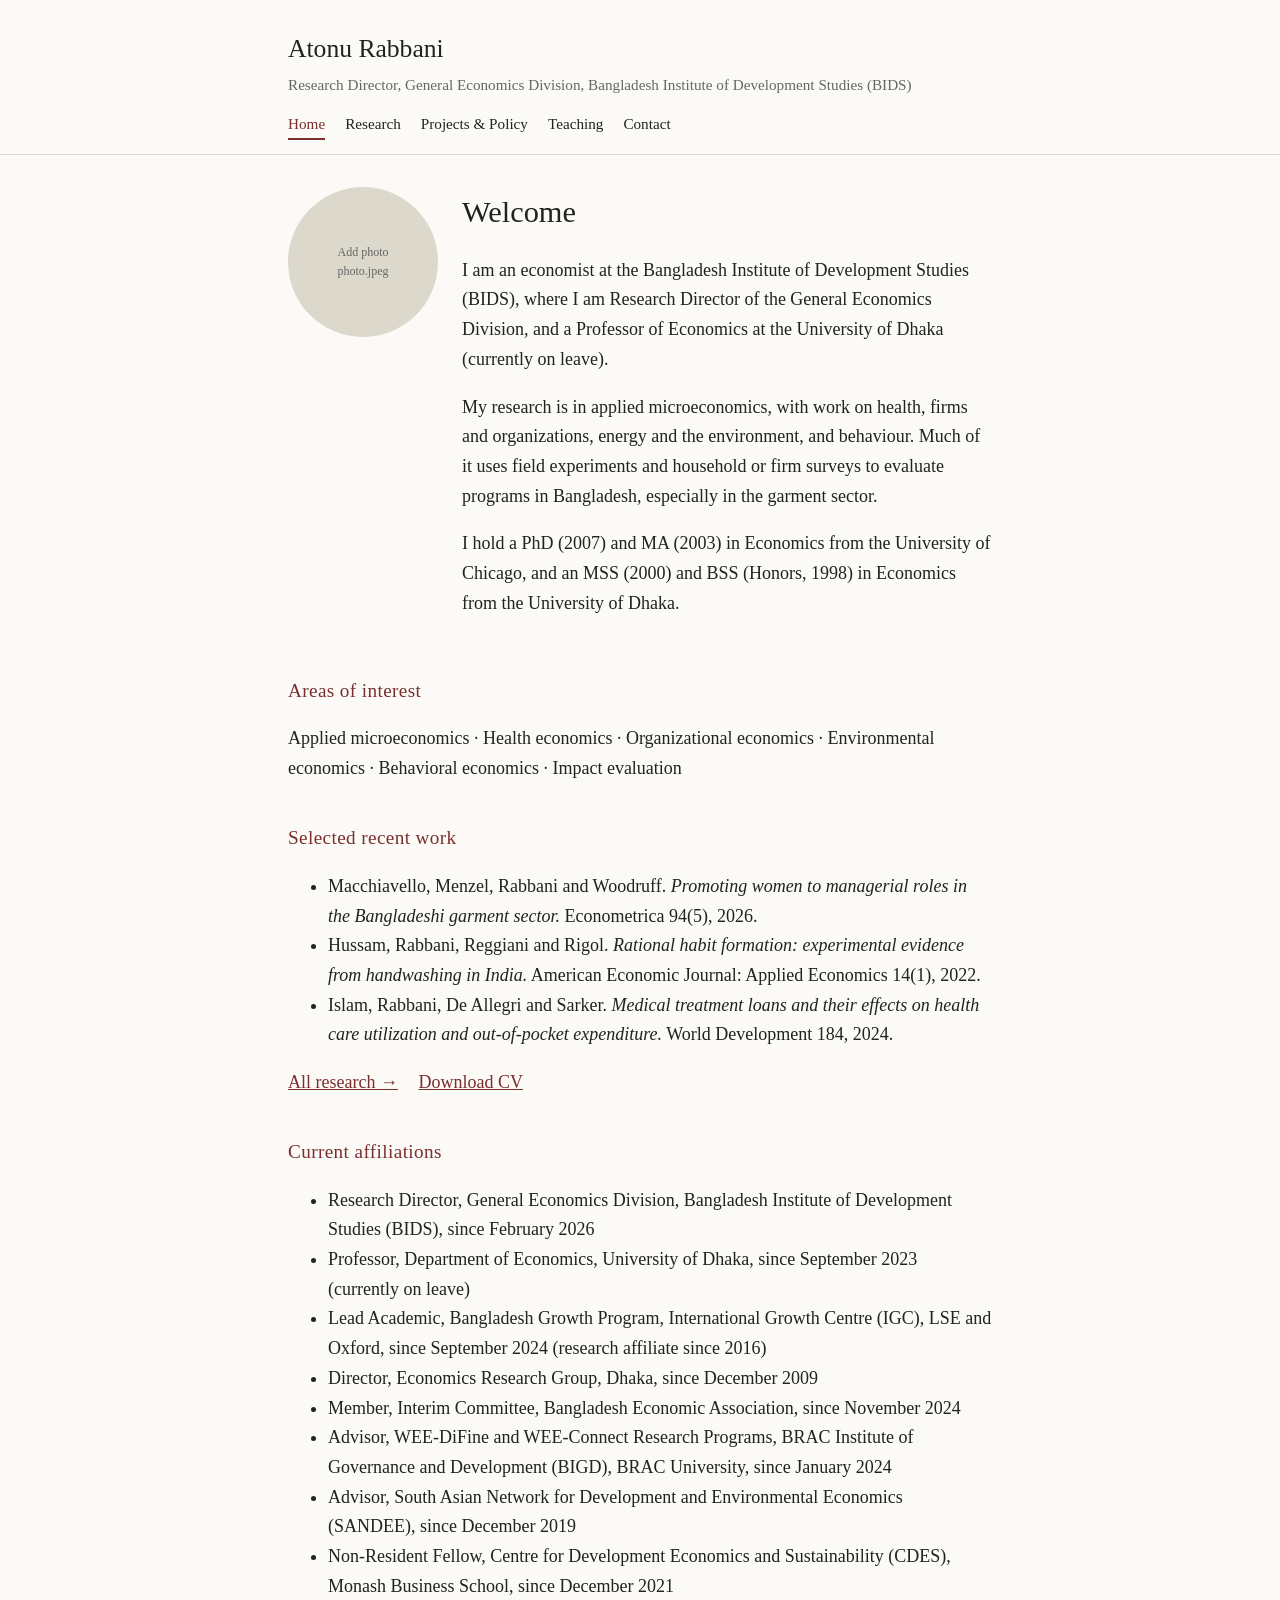
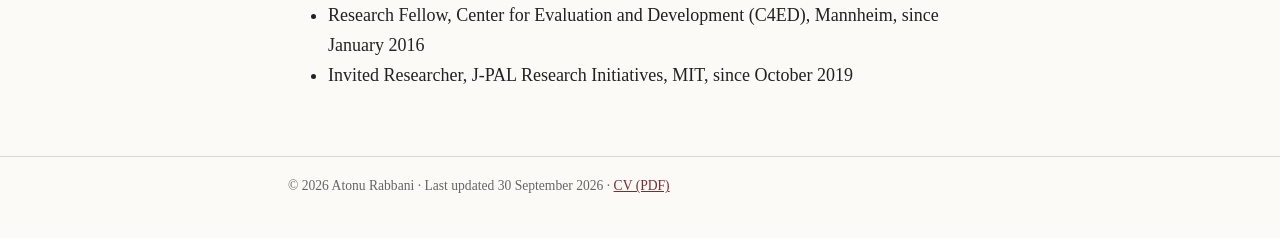
==== index.html @ ca126975 "Update photo filename from 'photo.jpg' to 'photo.jpeg'" ====
<!doctype html>
<html lang="en"><head><meta charset="utf-8"><meta name="viewport" content="width=device-width,initial-scale=1">
<title>Home · Atonu Rabbani</title>
<meta name="description" content="Atonu Rabbani: economist and Research Director at the General Economics Division, Bangladesh Institute of Development Studies (BIDS). Applied microeconomics, health, organizations and the environment.">
<link rel="stylesheet" href="style.css"></head><body>
<header><div class="wrap">
<p class="name"><a href="index.html">Atonu Rabbani</a></p>
<p class="tag">Research Director, General Economics Division, Bangladesh Institute of Development Studies (BIDS)</p>
<nav>
<a href="index.html" aria-current="page">Home</a>
<a href="research.html">Research</a>
<a href="projects.html">Projects &amp; Policy</a>
<a href="teaching.html">Teaching</a>
<a href="contact.html">Contact</a>
</nav></div></header>
<main><div class="wrap">
<div class="hero">
<div class="photo"><span>Add photo<br>photo.jpeg</span></div>
<div class="t">
<h1>Welcome</h1>
<p>I am an economist at the Bangladesh Institute of Development Studies (BIDS), where I am Research Director of the General Economics Division, and a Professor of Economics at the University of Dhaka (currently on leave).</p>
<p>My research is in applied microeconomics, with work on health, firms and organizations, energy and the environment, and behaviour. Much of it uses field experiments and household or firm surveys to evaluate programs in Bangladesh, especially in the garment sector.</p>
<p>I hold a PhD (2007) and MA (2003) in Economics from the University of Chicago, and an MSS (2000) and BSS (Honors, 1998) in Economics from the University of Dhaka.</p>
</div></div>
<h2>Areas of interest</h2>
<p>Applied microeconomics · Health economics · Organizational economics · Environmental economics · Behavioral economics · Impact evaluation</p>
<h2>Selected recent work</h2>
<ul>
<li>Macchiavello, Menzel, Rabbani and Woodruff. <em>Promoting women to managerial roles in the Bangladeshi garment sector.</em> Econometrica 94(5), 2026.</li>
<li>Hussam, Rabbani, Reggiani and Rigol. <em>Rational habit formation: experimental evidence from handwashing in India.</em> American Economic Journal: Applied Economics 14(1), 2022.</li>
<li>Islam, Rabbani, De Allegri and Sarker. <em>Medical treatment loans and their effects on health care utilization and out-of-pocket expenditure.</em> World Development 184, 2024.</li>
</ul>
<p class="links"><a href="research.html">All research →</a> <a href="cv.pdf">Download CV</a></p>
<h2>Current affiliations</h2>
<ul>
<li>Research Director, General Economics Division, Bangladesh Institute of Development Studies (BIDS), since February 2026</li>
<li>Professor, Department of Economics, University of Dhaka, since September 2023 (currently on leave)</li>
<li>Lead Academic, Bangladesh Growth Program, International Growth Centre (IGC), LSE and Oxford, since September 2024 (research affiliate since 2016)</li>
<li>Director, Economics Research Group, Dhaka, since December 2009</li>
<li>Member, Interim Committee, Bangladesh Economic Association, since November 2024</li>
<li>Advisor, WEE-DiFine and WEE-Connect Research Programs, BRAC Institute of Governance and Development (BIGD), BRAC University, since January 2024</li>
<li>Advisor, South Asian Network for Development and Environmental Economics (SANDEE), since December 2019</li>
<li>Non-Resident Fellow, Centre for Development Economics and Sustainability (CDES), Monash Business School, since December 2021</li>
<li>Research Fellow, Center for Evaluation and Development (C4ED), Mannheim, since January 2016</li>
<li>Invited Researcher, J-PAL Research Initiatives, MIT, since October 2019</li>
</ul>
</div></main>
<footer><div class="wrap">© 2026 Atonu Rabbani · Last updated 30 September 2026 · <a href="cv.pdf">CV (PDF)</a></div></footer>
</body></html>
---- style.css ----
:root{--bg:#fbfaf7;--fg:#222;--muted:#666;--accent:#7a2e2e;--rule:#ddd8cc;--todo:#fff3c4}
@media (prefers-color-scheme:dark){:root{--bg:#171715;--fg:#e8e6df;--muted:#a09d94;--accent:#d9a066;--rule:#33322e;--todo:#4a4220}}
*{box-sizing:border-box}
body{margin:0;background:var(--bg);color:var(--fg);font:18px/1.65 Georgia,"Times New Roman",serif}
.wrap{max-width:46rem;margin:0 auto;padding:0 16px}
header{border-bottom:1px solid var(--rule);padding:28px 0 14px}
.name{font-size:1.6rem;font-weight:normal;margin:0}
.name a{color:inherit;text-decoration:none}
.tag{color:var(--muted);margin:2px 0 14px;font-size:.95rem}
nav{display:flex;flex-wrap:wrap;gap:6px 20px;font-size:.95rem}
nav a{color:var(--fg);text-decoration:none;padding-bottom:2px;border-bottom:2px solid transparent}
nav a:hover,nav a[aria-current]{border-color:var(--accent);color:var(--accent)}
main{padding:32px 0 48px}
h1{font-size:1.9rem;font-weight:normal;margin:0 0 .6em}
h2{font-size:1.2rem;margin:2em 0 .5em;color:var(--accent);font-weight:normal;letter-spacing:.02em}
a{color:var(--accent)}
.hero{display:flex;gap:24px;align-items:flex-start;flex-wrap:wrap}
.photo{width:150px;height:150px;border-radius:50%;background:var(--rule);flex:none;display:flex;align-items:center;justify-content:center;color:var(--muted);font-size:.75rem;text-align:center;overflow:hidden}
.photo img{width:100%;height:100%;object-fit:cover}
.hero div.t{flex:1;min-width:16rem}
ul.plain{list-style:none;padding:0}
ul.plain li{margin:0 0 1.1em;padding-left:0}
.meta{color:var(--muted);font-size:.9rem}
.todo{background:var(--todo);padding:0 .25em;border-radius:3px}
.links a{margin-right:16px}
footer{border-top:1px solid var(--rule);padding:18px 0 40px;color:var(--muted);font-size:.85rem}
li,p{overflow-wrap:anywhere}
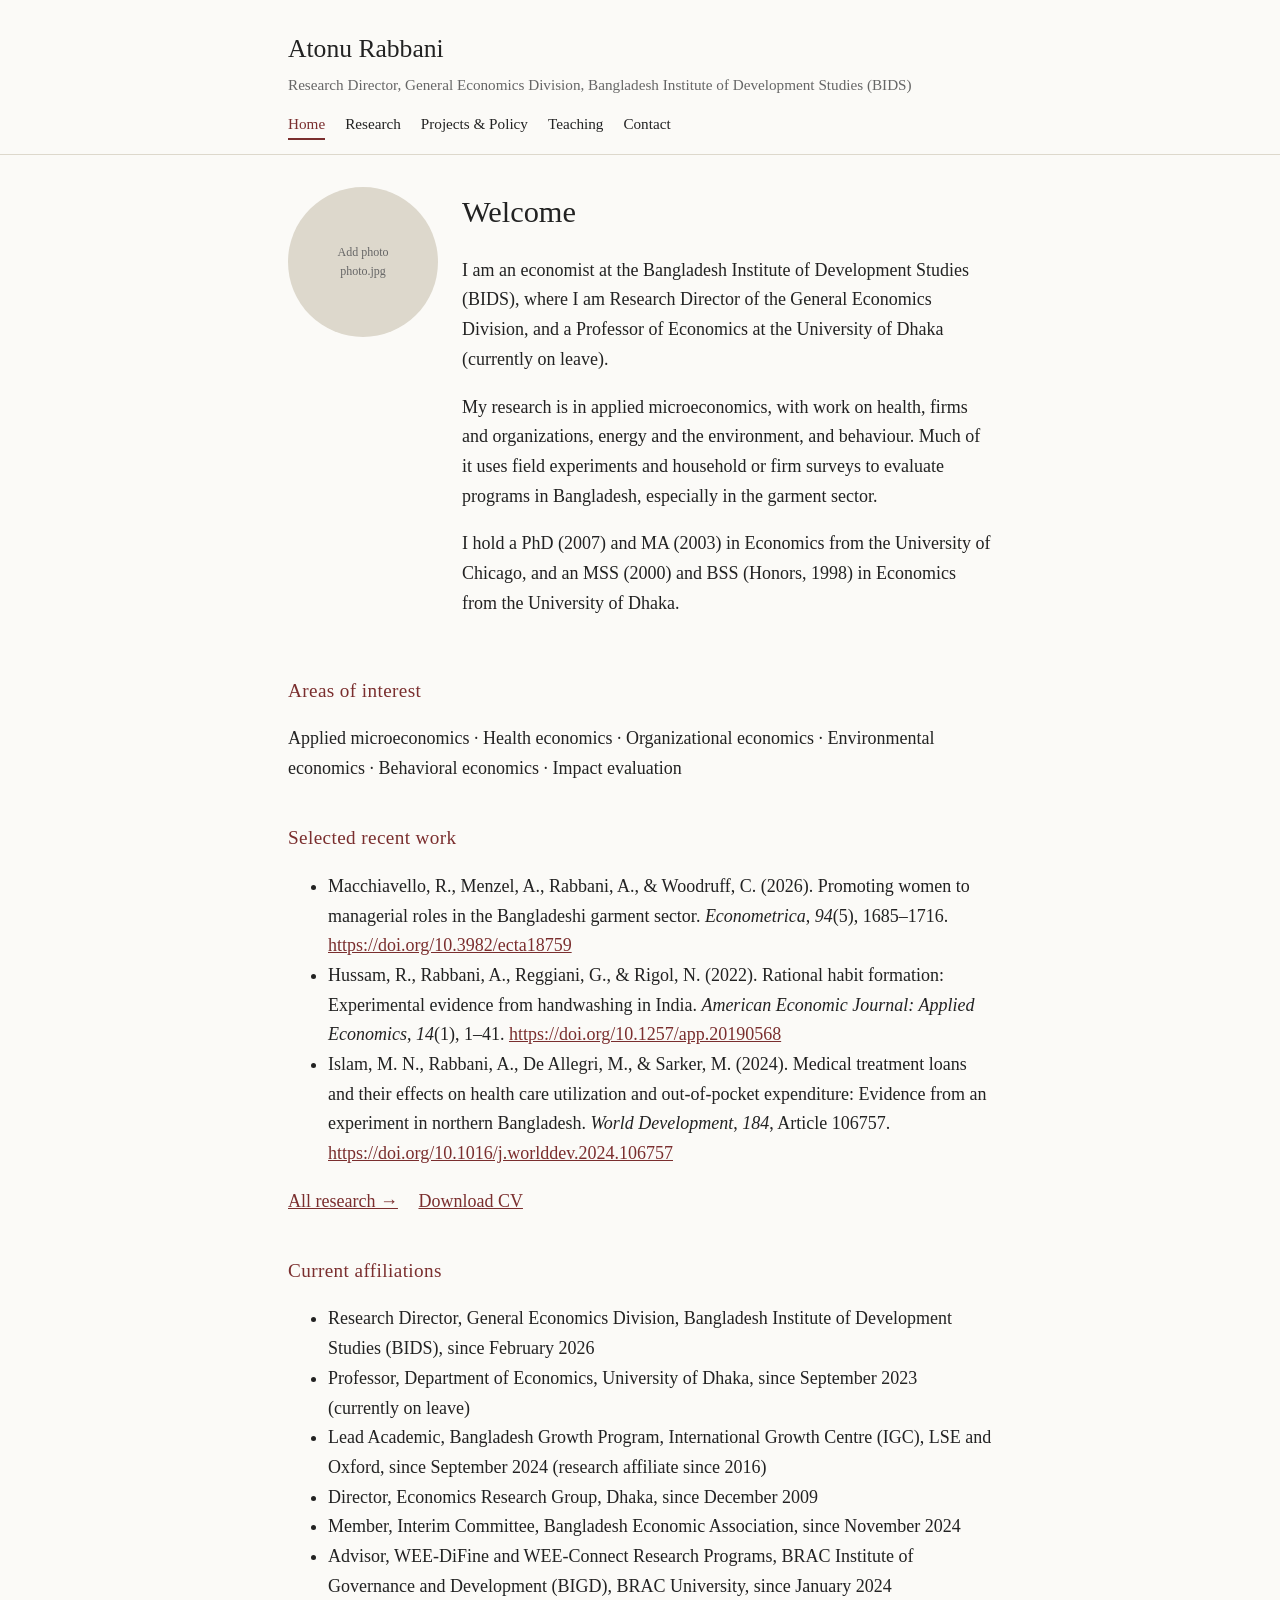
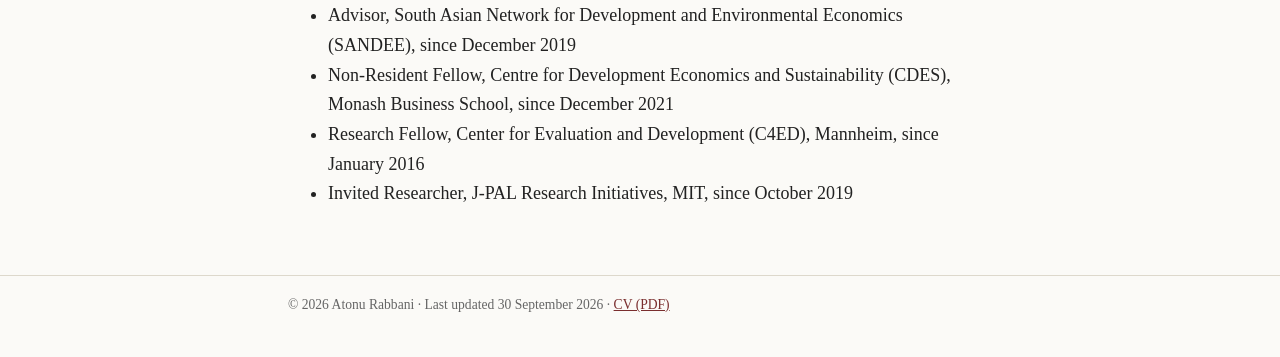
==== commit f0c6b776: "Add files via upload" ====
--- a/index.html
+++ b/index.html
@@ -15,7 +15,7 @@
 </nav></div></header>
 <main><div class="wrap">
 <div class="hero">
-<div class="photo"><span>Add photo<br>photo.jpeg</span></div>
+<div class="photo"><span>Add photo<br>photo.jpg</span></div>
 <div class="t">
 <h1>Welcome</h1>
 <p>I am an economist at the Bangladesh Institute of Development Studies (BIDS), where I am Research Director of the General Economics Division, and a Professor of Economics at the University of Dhaka (currently on leave).</p>
@@ -25,10 +25,10 @@
 <h2>Areas of interest</h2>
 <p>Applied microeconomics · Health economics · Organizational economics · Environmental economics · Behavioral economics · Impact evaluation</p>
 <h2>Selected recent work</h2>
-<ul>
-<li>Macchiavello, Menzel, Rabbani and Woodruff. <em>Promoting women to managerial roles in the Bangladeshi garment sector.</em> Econometrica 94(5), 2026.</li>
-<li>Hussam, Rabbani, Reggiani and Rigol. <em>Rational habit formation: experimental evidence from handwashing in India.</em> American Economic Journal: Applied Economics 14(1), 2022.</li>
-<li>Islam, Rabbani, De Allegri and Sarker. <em>Medical treatment loans and their effects on health care utilization and out-of-pocket expenditure.</em> World Development 184, 2024.</li>
+<ul class="refs">
+<li>Macchiavello, R., Menzel, A., Rabbani, A., &amp; Woodruff, C. (2026). Promoting women to managerial roles in the Bangladeshi garment sector. <em>Econometrica</em>, <em>94</em>(5), 1685–1716. <a href="https://doi.org/10.3982/ecta18759">https://doi.org/10.3982/ecta18759</a></li>
+<li>Hussam, R., Rabbani, A., Reggiani, G., &amp; Rigol, N. (2022). Rational habit formation: Experimental evidence from handwashing in India. <em>American Economic Journal: Applied Economics</em>, <em>14</em>(1), 1–41. <a href="https://doi.org/10.1257/app.20190568">https://doi.org/10.1257/app.20190568</a></li>
+<li>Islam, M. N., Rabbani, A., De Allegri, M., &amp; Sarker, M. (2024). Medical treatment loans and their effects on health care utilization and out-of-pocket expenditure: Evidence from an experiment in northern Bangladesh. <em>World Development</em>, <em>184</em>, Article 106757. <a href="https://doi.org/10.1016/j.worlddev.2024.106757">https://doi.org/10.1016/j.worlddev.2024.106757</a></li>
 </ul>
 <p class="links"><a href="research.html">All research →</a> <a href="cv.pdf">Download CV</a></p>
 <h2>Current affiliations</h2>
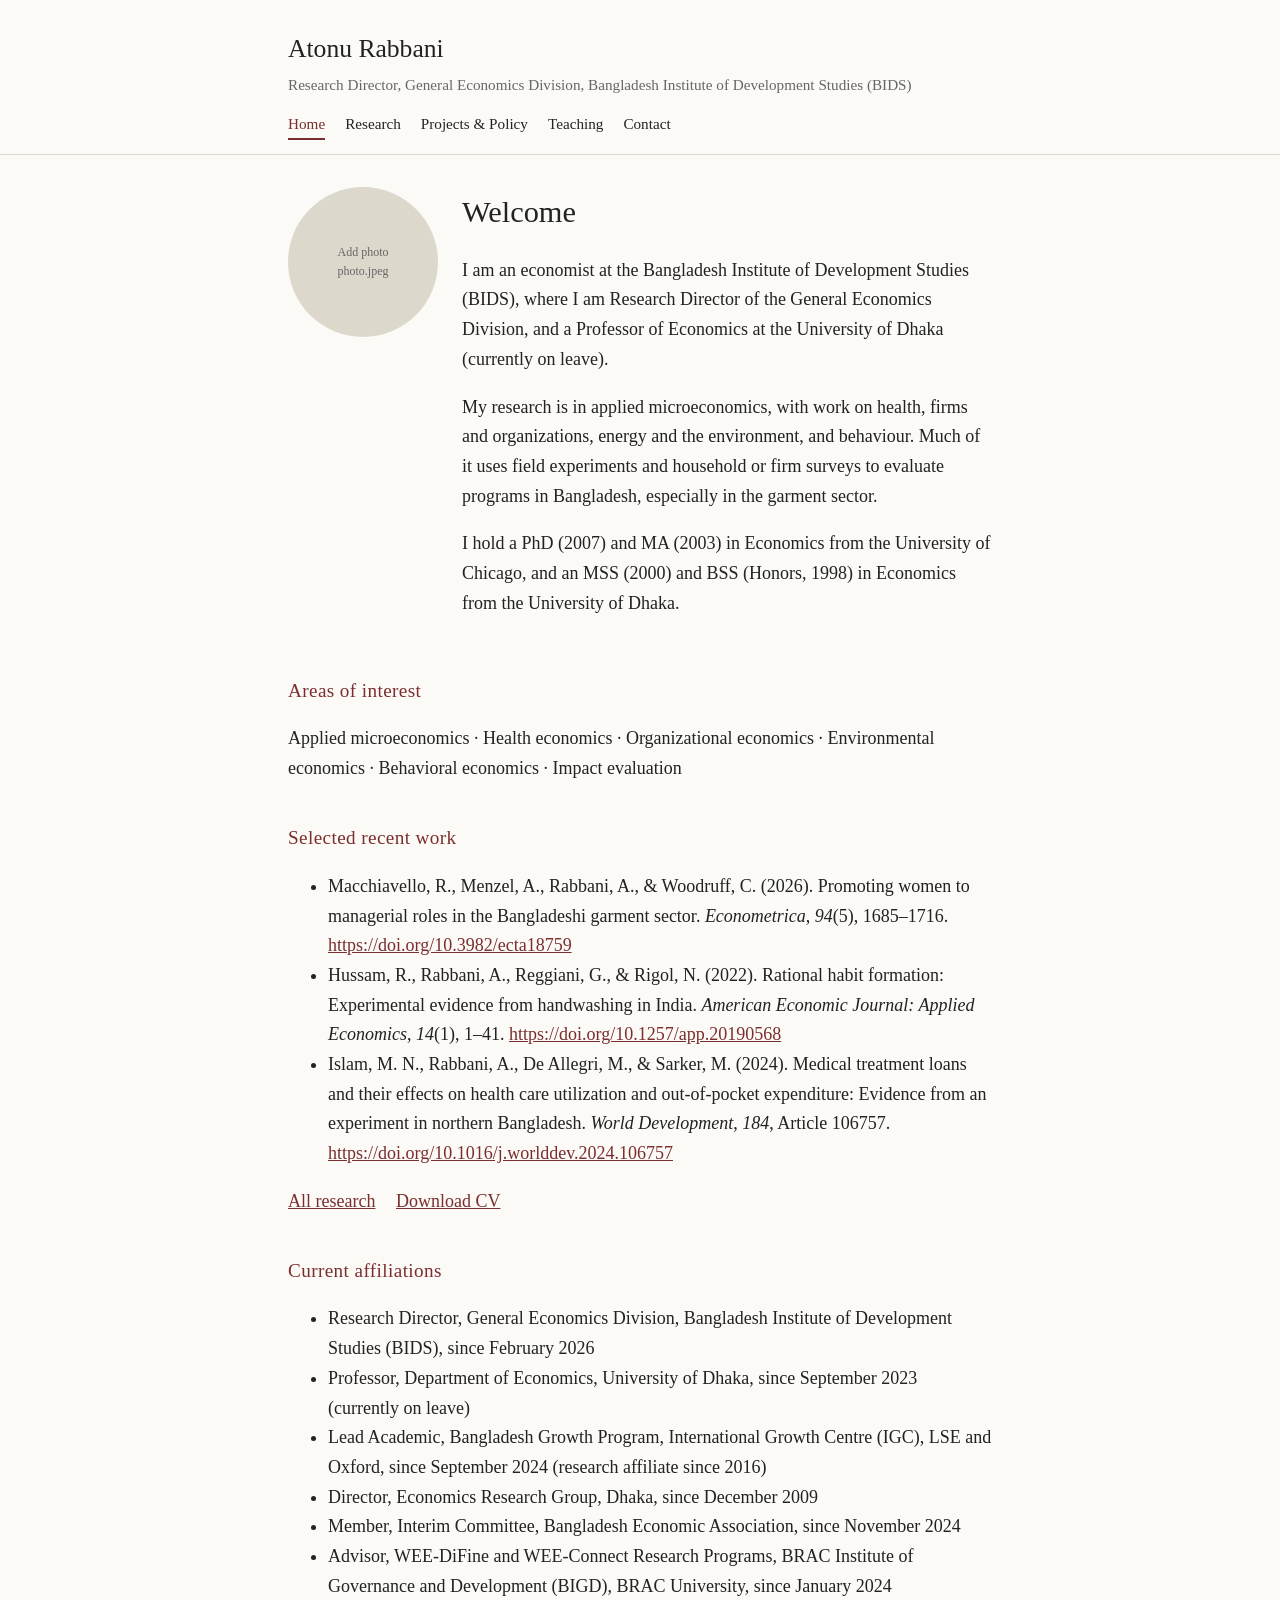
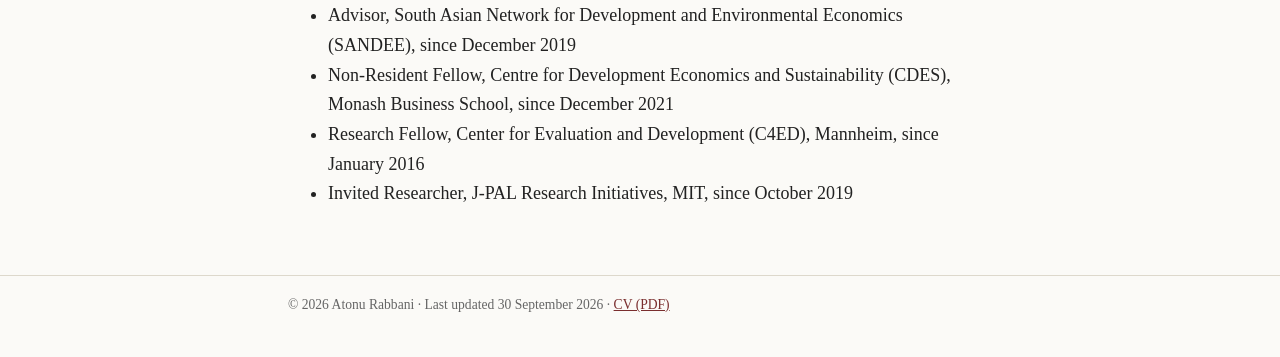
==== commit 66fc3e8f: "Update photo file reference in index.html" ====
--- a/index.html
+++ b/index.html
@@ -15,7 +15,7 @@
 </nav></div></header>
 <main><div class="wrap">
 <div class="hero">
-<div class="photo"><span>Add photo<br>photo.jpg</span></div>
+<div class="photo"><span>Add photo<br>photo.jpeg</span></div>
 <div class="t">
 <h1>Welcome</h1>
 <p>I am an economist at the Bangladesh Institute of Development Studies (BIDS), where I am Research Director of the General Economics Division, and a Professor of Economics at the University of Dhaka (currently on leave).</p>
@@ -30,7 +30,7 @@
 <li>Hussam, R., Rabbani, A., Reggiani, G., &amp; Rigol, N. (2022). Rational habit formation: Experimental evidence from handwashing in India. <em>American Economic Journal: Applied Economics</em>, <em>14</em>(1), 1–41. <a href="https://doi.org/10.1257/app.20190568">https://doi.org/10.1257/app.20190568</a></li>
 <li>Islam, M. N., Rabbani, A., De Allegri, M., &amp; Sarker, M. (2024). Medical treatment loans and their effects on health care utilization and out-of-pocket expenditure: Evidence from an experiment in northern Bangladesh. <em>World Development</em>, <em>184</em>, Article 106757. <a href="https://doi.org/10.1016/j.worlddev.2024.106757">https://doi.org/10.1016/j.worlddev.2024.106757</a></li>
 </ul>
-<p class="links"><a href="research.html">All research →</a> <a href="cv.pdf">Download CV</a></p>
+<p class="links"><a href="research.html">All research</a> <a href="cv.pdf">Download CV</a></p>
 <h2>Current affiliations</h2>
 <ul>
 <li>Research Director, General Economics Division, Bangladesh Institute of Development Studies (BIDS), since February 2026</li>
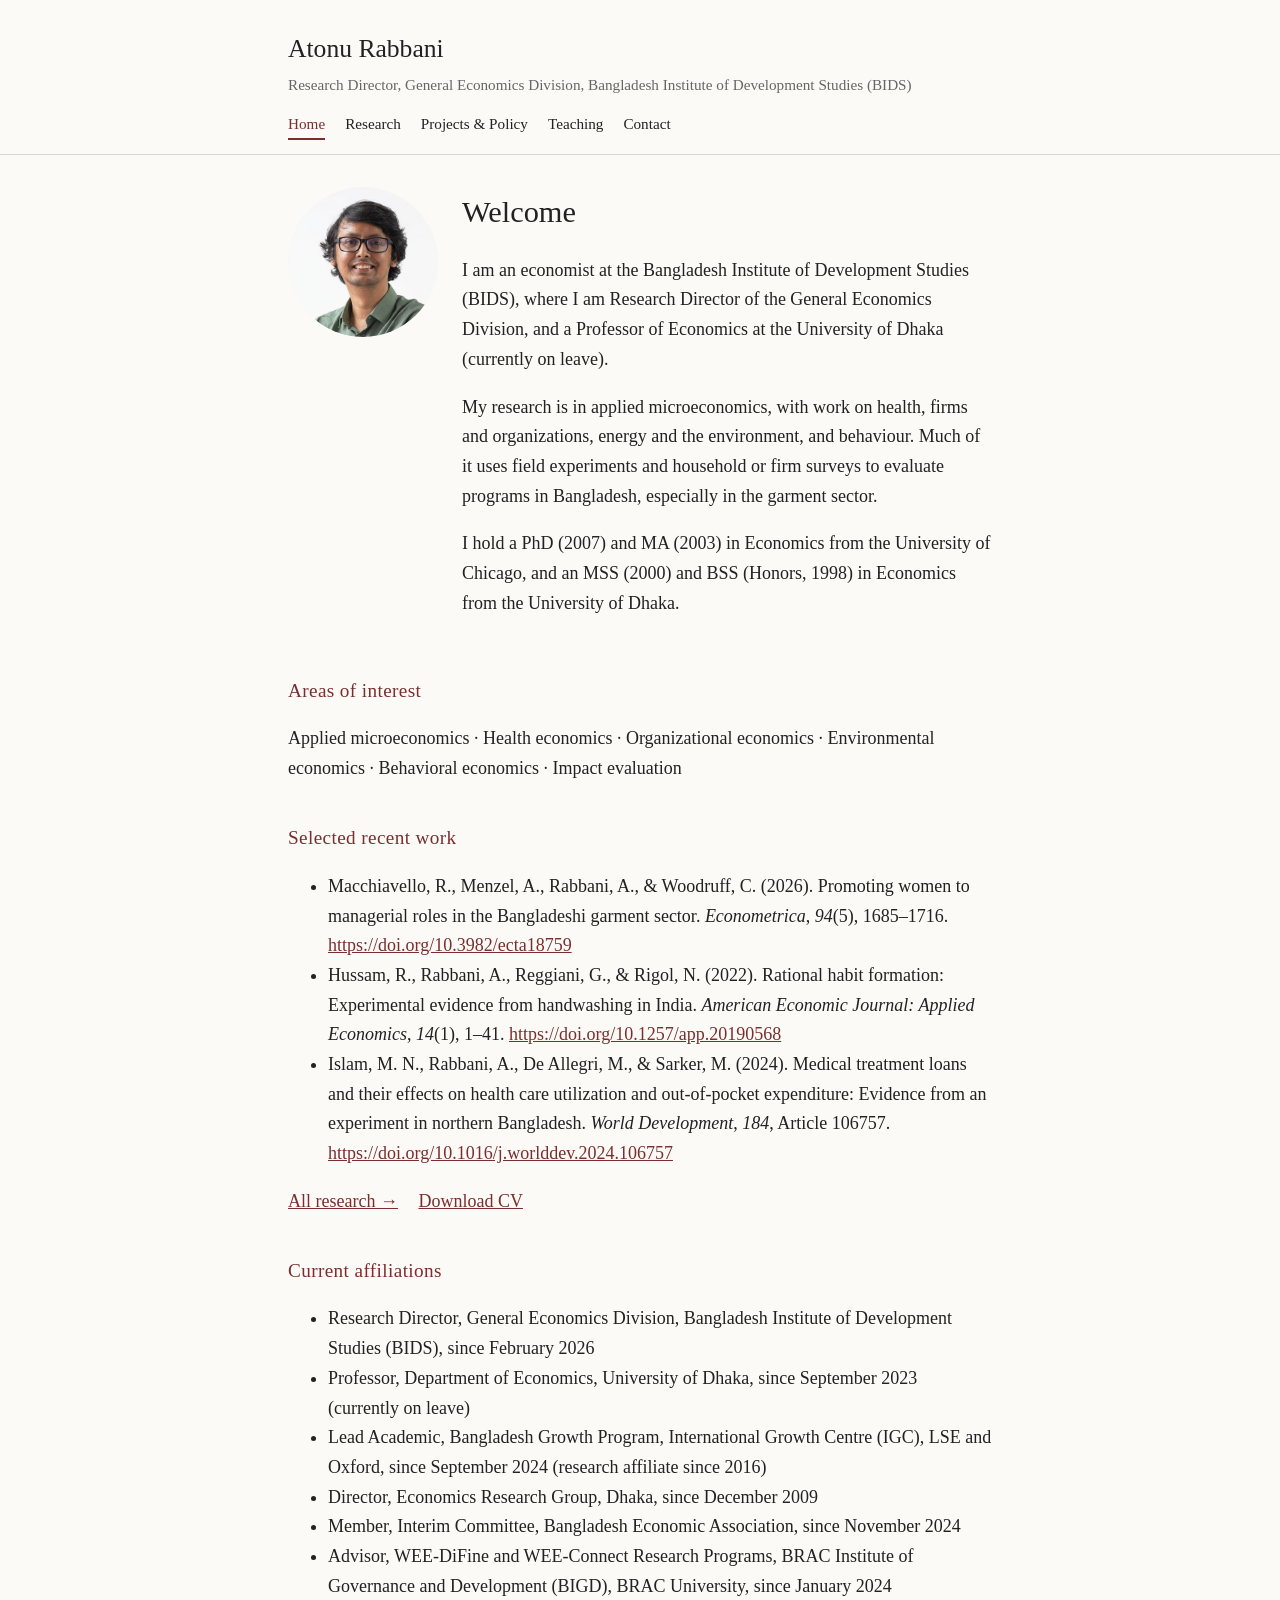
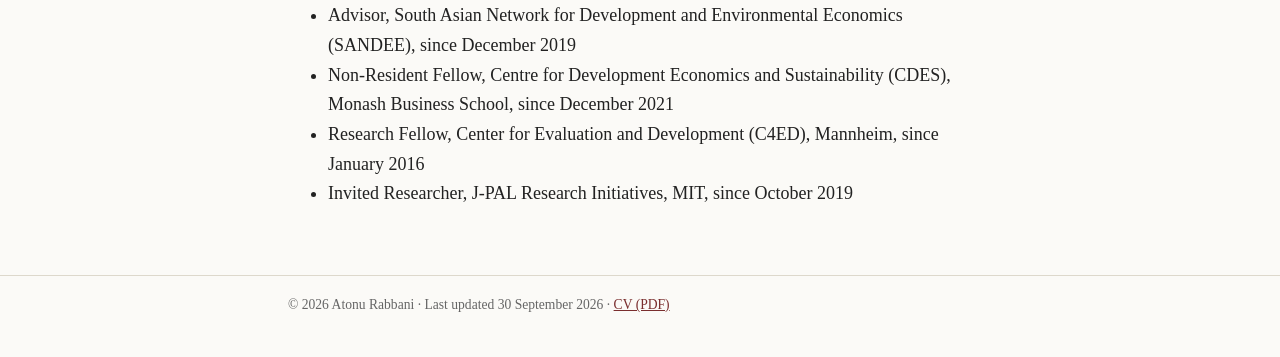
==== commit 0d055d3f: "Add files via upload" ====
--- a/index.html
+++ b/index.html
@@ -15,7 +15,7 @@
 </nav></div></header>
 <main><div class="wrap">
 <div class="hero">
-<div class="photo"><span>Add photo<br>photo.jpeg</span></div>
+<div class="photo"><img src="photo.jpeg" alt="Portrait of Atonu Rabbani" width="150" height="150"></div>
 <div class="t">
 <h1>Welcome</h1>
 <p>I am an economist at the Bangladesh Institute of Development Studies (BIDS), where I am Research Director of the General Economics Division, and a Professor of Economics at the University of Dhaka (currently on leave).</p>
@@ -30,7 +30,7 @@
 <li>Hussam, R., Rabbani, A., Reggiani, G., &amp; Rigol, N. (2022). Rational habit formation: Experimental evidence from handwashing in India. <em>American Economic Journal: Applied Economics</em>, <em>14</em>(1), 1–41. <a href="https://doi.org/10.1257/app.20190568">https://doi.org/10.1257/app.20190568</a></li>
 <li>Islam, M. N., Rabbani, A., De Allegri, M., &amp; Sarker, M. (2024). Medical treatment loans and their effects on health care utilization and out-of-pocket expenditure: Evidence from an experiment in northern Bangladesh. <em>World Development</em>, <em>184</em>, Article 106757. <a href="https://doi.org/10.1016/j.worlddev.2024.106757">https://doi.org/10.1016/j.worlddev.2024.106757</a></li>
 </ul>
-<p class="links"><a href="research.html">All research</a> <a href="cv.pdf">Download CV</a></p>
+<p class="links"><a href="research.html">All research →</a> <a href="cv.pdf">Download CV</a></p>
 <h2>Current affiliations</h2>
 <ul>
 <li>Research Director, General Economics Division, Bangladesh Institute of Development Studies (BIDS), since February 2026</li>
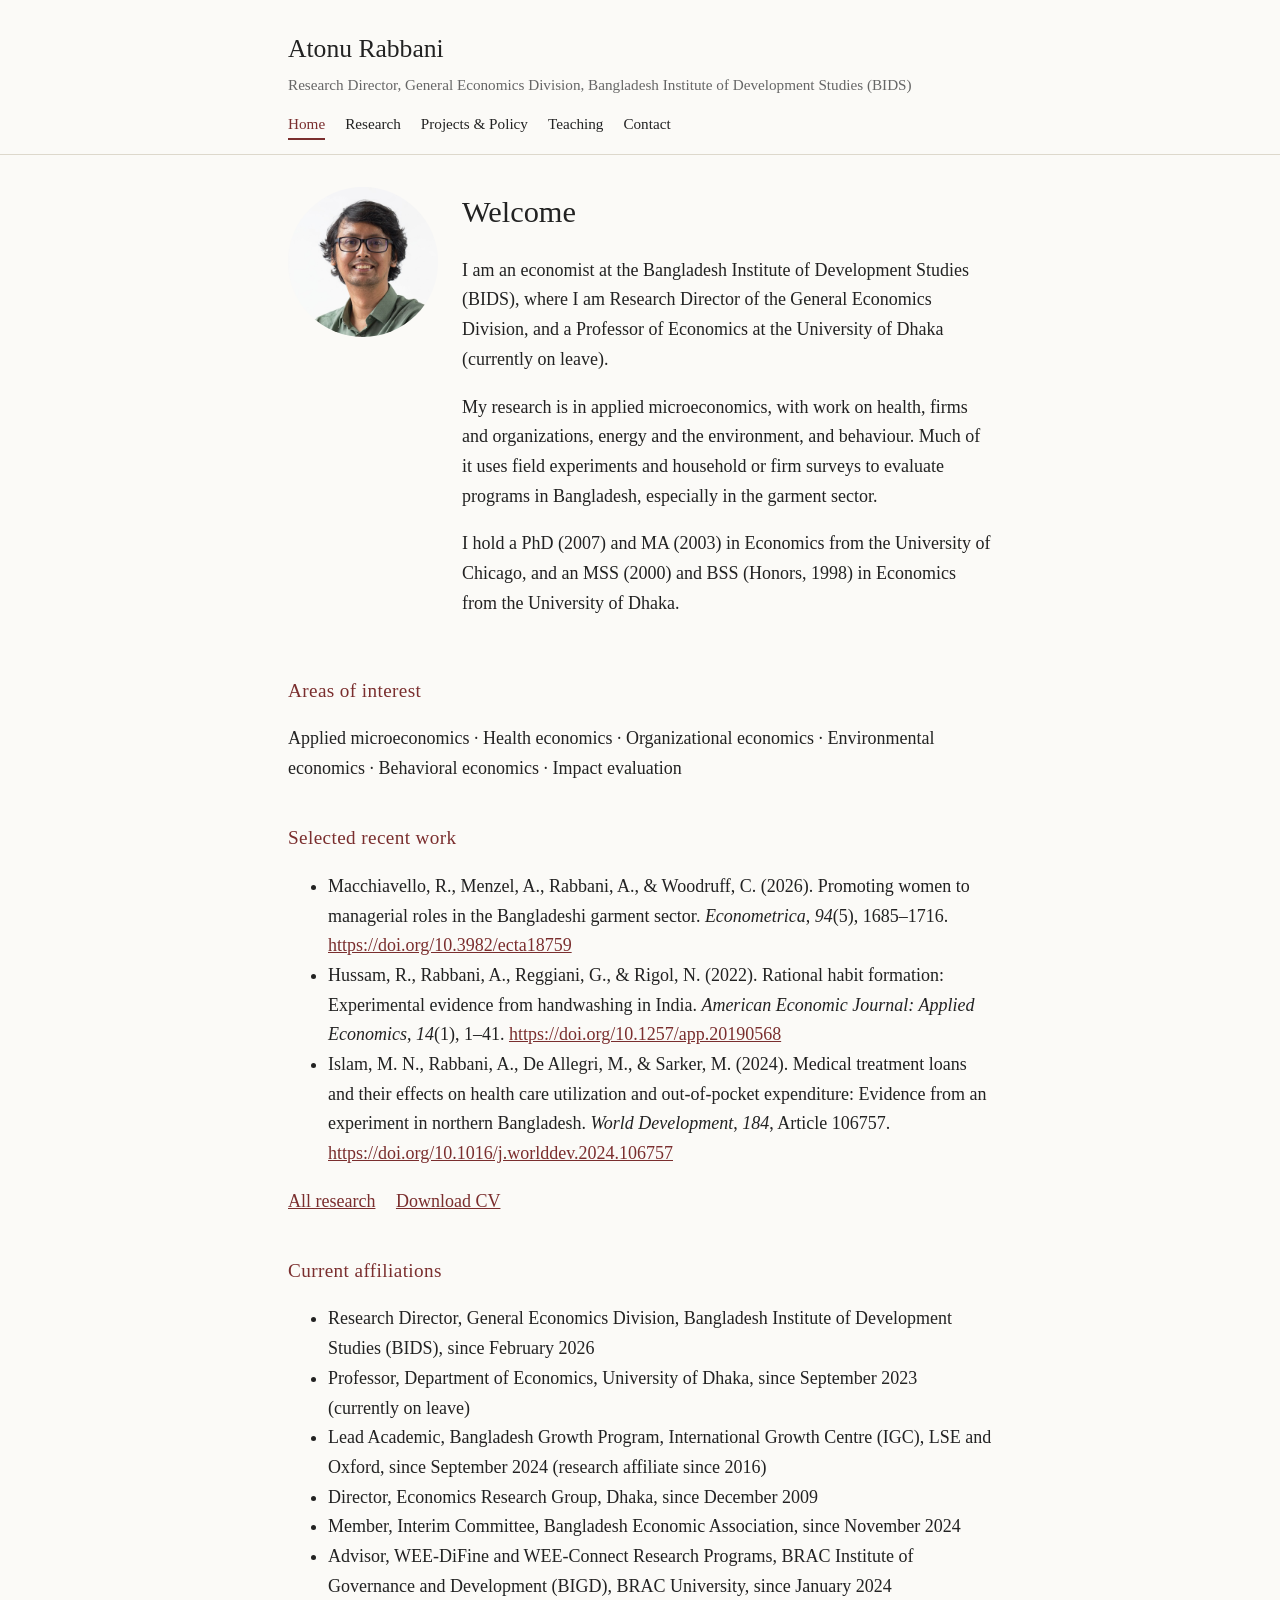
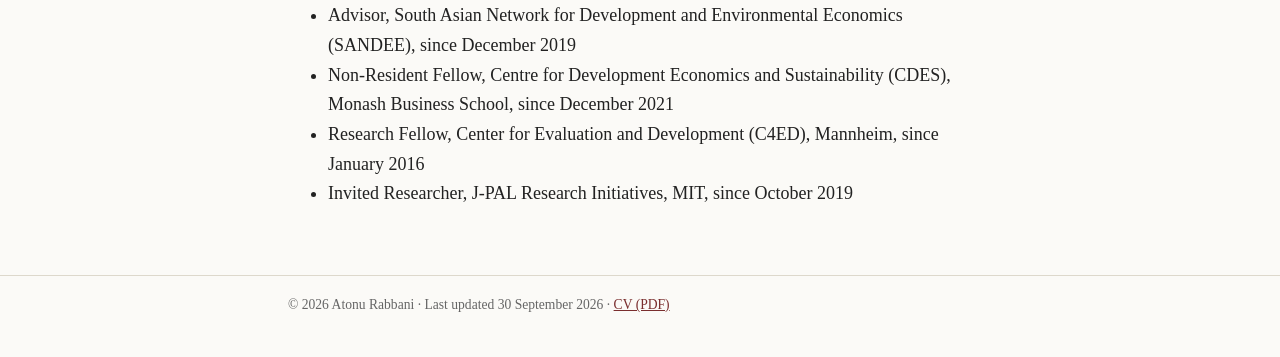
==== commit 6d972441: "Update index.html" ====
--- a/index.html
+++ b/index.html
@@ -30,7 +30,7 @@
 <li>Hussam, R., Rabbani, A., Reggiani, G., &amp; Rigol, N. (2022). Rational habit formation: Experimental evidence from handwashing in India. <em>American Economic Journal: Applied Economics</em>, <em>14</em>(1), 1–41. <a href="https://doi.org/10.1257/app.20190568">https://doi.org/10.1257/app.20190568</a></li>
 <li>Islam, M. N., Rabbani, A., De Allegri, M., &amp; Sarker, M. (2024). Medical treatment loans and their effects on health care utilization and out-of-pocket expenditure: Evidence from an experiment in northern Bangladesh. <em>World Development</em>, <em>184</em>, Article 106757. <a href="https://doi.org/10.1016/j.worlddev.2024.106757">https://doi.org/10.1016/j.worlddev.2024.106757</a></li>
 </ul>
-<p class="links"><a href="research.html">All research →</a> <a href="cv.pdf">Download CV</a></p>
+<p class="links"><a href="research.html">All research</a> <a href="cv.pdf">Download CV</a></p>
 <h2>Current affiliations</h2>
 <ul>
 <li>Research Director, General Economics Division, Bangladesh Institute of Development Studies (BIDS), since February 2026</li>
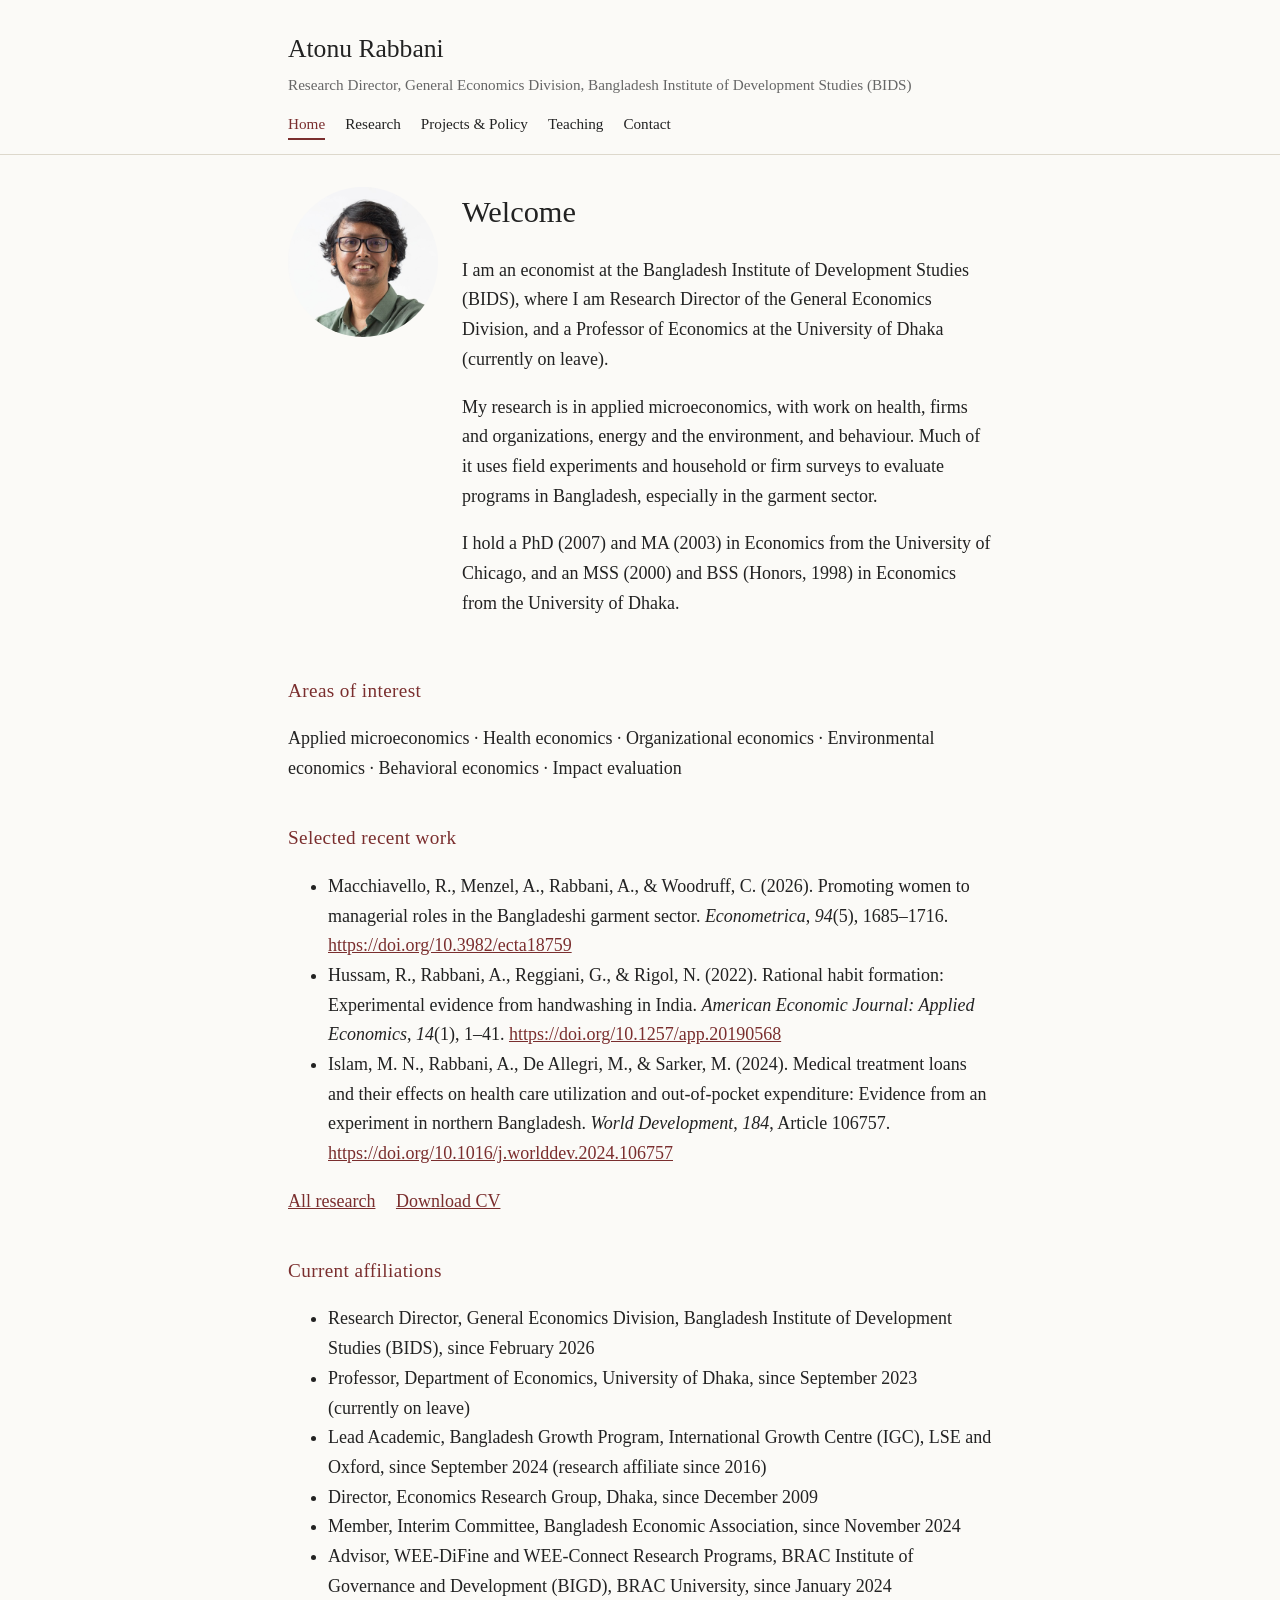
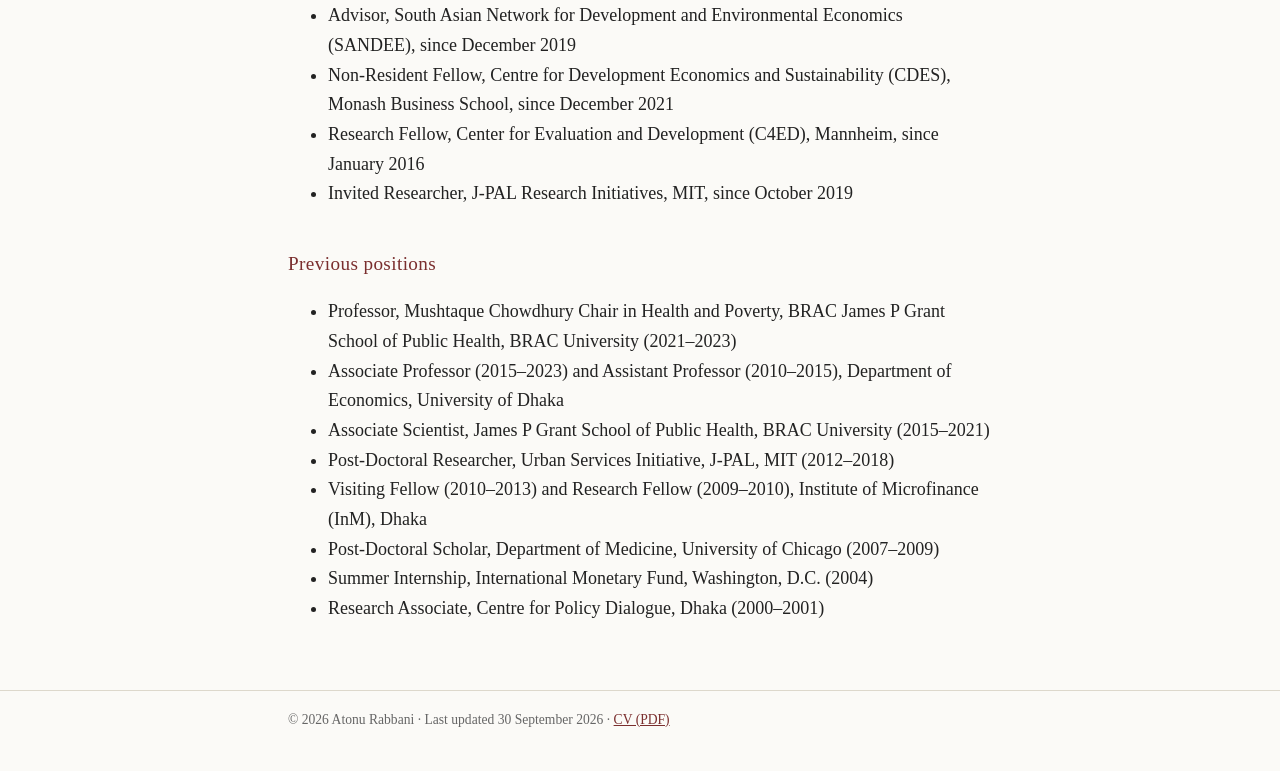
==== commit 02237920: "Add previous positions section to index.html" ====
--- a/index.html
+++ b/index.html
@@ -2,6 +2,7 @@
 <html lang="en"><head><meta charset="utf-8"><meta name="viewport" content="width=device-width,initial-scale=1">
 <title>Home · Atonu Rabbani</title>
 <meta name="description" content="Atonu Rabbani: economist and Research Director at the General Economics Division, Bangladesh Institute of Development Studies (BIDS). Applied microeconomics, health, organizations and the environment.">
+<meta name="google-site-verification" content="7OONQzl73HX0jSsDoa7FtjNv5SEshzqS4Z2xw1xGDLc">
 <link rel="stylesheet" href="style.css"></head><body>
 <header><div class="wrap">
 <p class="name"><a href="index.html">Atonu Rabbani</a></p>
@@ -44,6 +45,18 @@
 <li>Research Fellow, Center for Evaluation and Development (C4ED), Mannheim, since January 2016</li>
 <li>Invited Researcher, J-PAL Research Initiatives, MIT, since October 2019</li>
 </ul>
+<h2>Previous positions</h2>
+<ul>
+<li>Professor, Mushtaque Chowdhury Chair in Health and Poverty, BRAC James P Grant School of Public Health, BRAC University (2021–2023)</li>
+<li>Associate Professor (2015–2023) and Assistant Professor (2010–2015), Department of Economics, University of Dhaka</li>
+<li>Associate Scientist, James P Grant School of Public Health, BRAC University (2015–2021)</li>
+<li>Post-Doctoral Researcher, Urban Services Initiative, J-PAL, MIT (2012–2018)</li>
+<li>Visiting Fellow (2010–2013) and Research Fellow (2009–2010), Institute of Microfinance (InM), Dhaka</li>
+<li>Post-Doctoral Scholar, Department of Medicine, University of Chicago (2007–2009)</li>
+<li>Summer Internship, International Monetary Fund, Washington, D.C. (2004)</li>
+<li>Research Associate, Centre for Policy Dialogue, Dhaka (2000–2001)</li>
+</ul>
 </div></main>
 <footer><div class="wrap">© 2026 Atonu Rabbani · Last updated 30 September 2026 · <a href="cv.pdf">CV (PDF)</a></div></footer>
+<script data-goatcounter="https://atonurabbani.goatcounter.com/count" async src="//gc.zgo.at/count.js"></script>
 </body></html>
